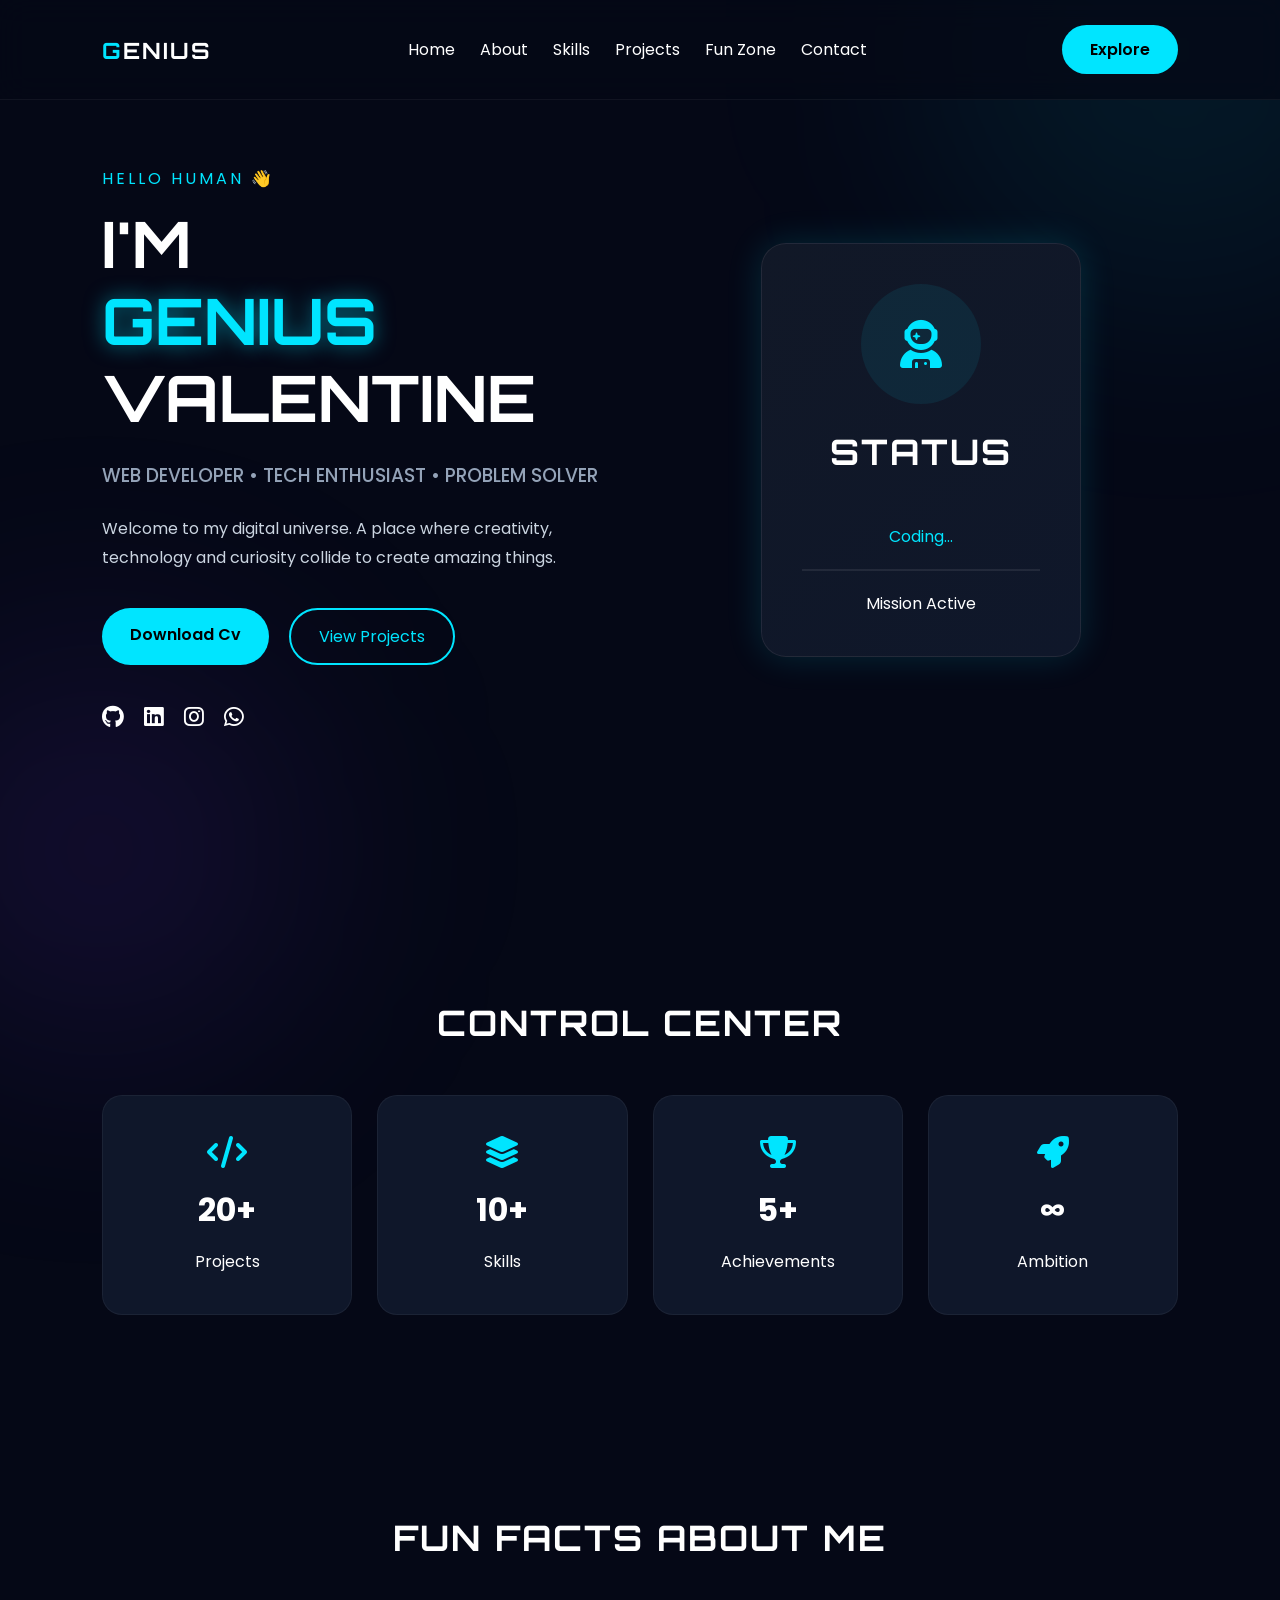
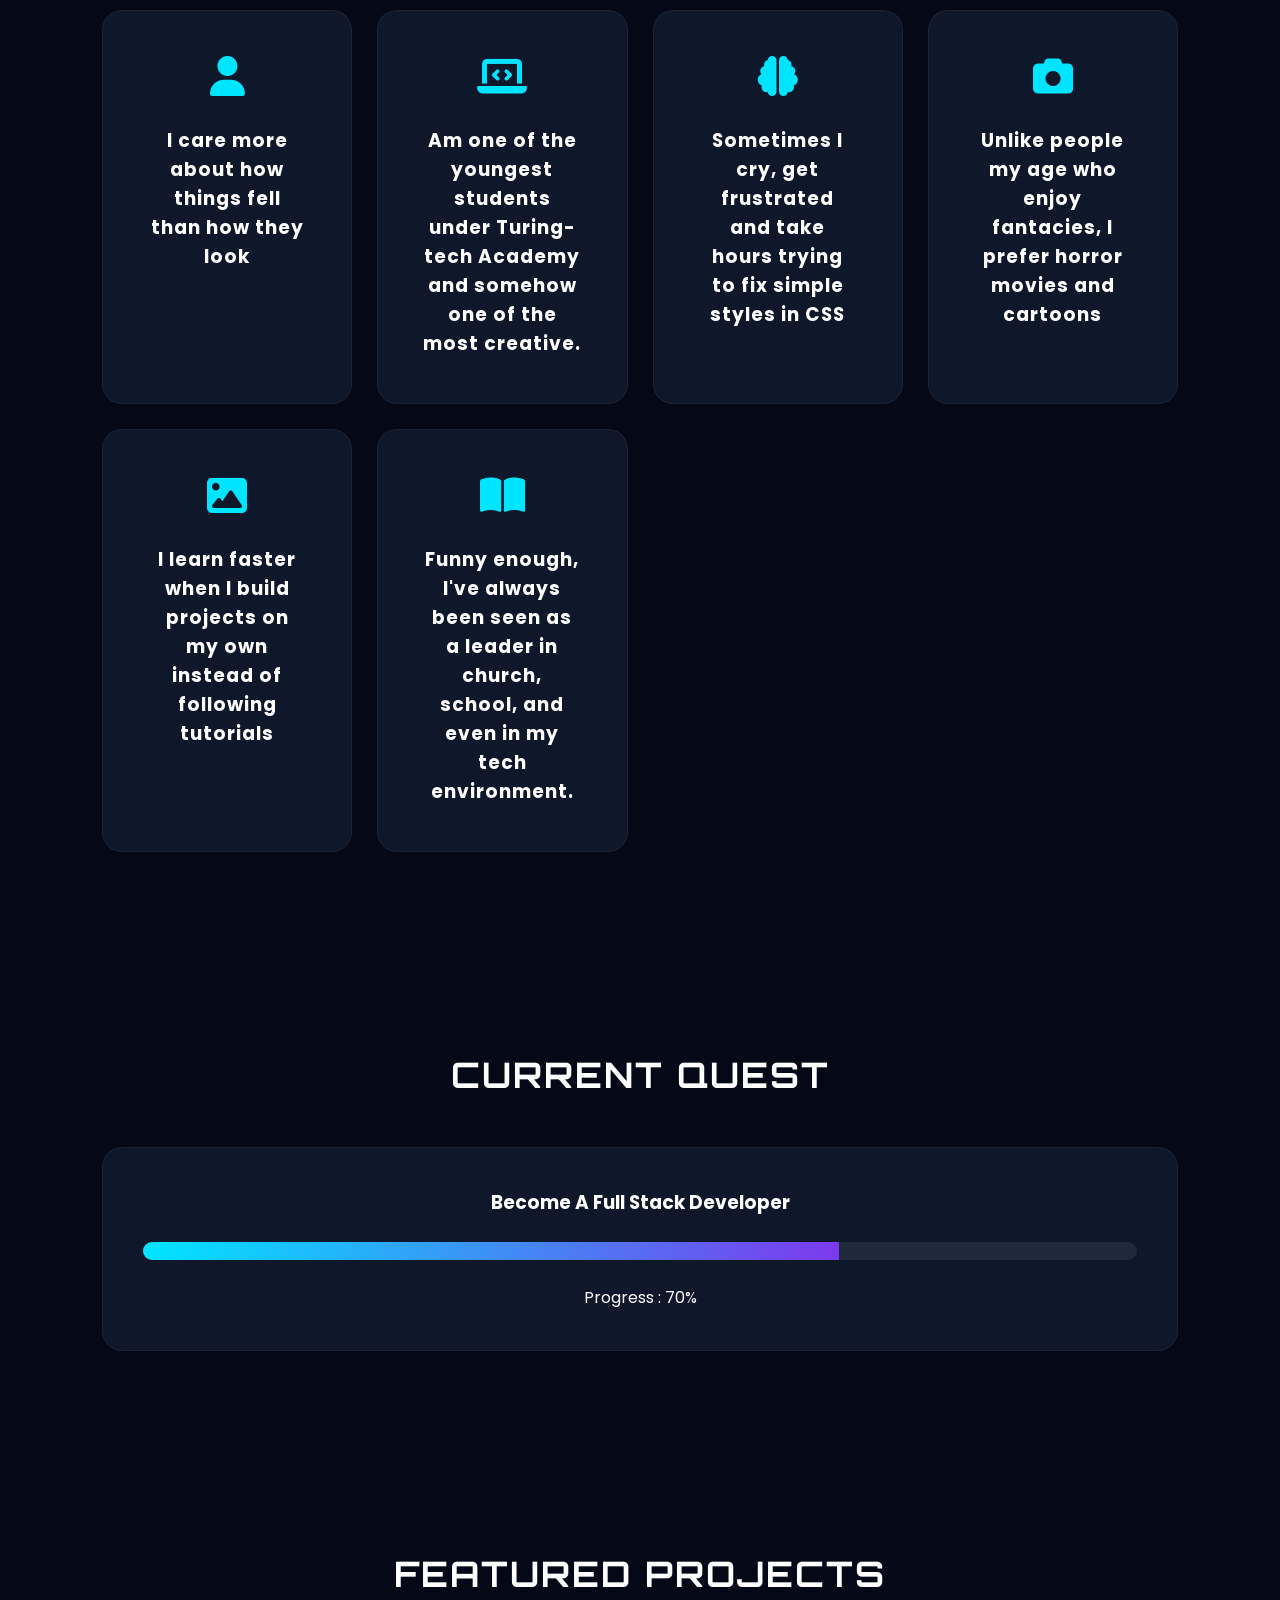
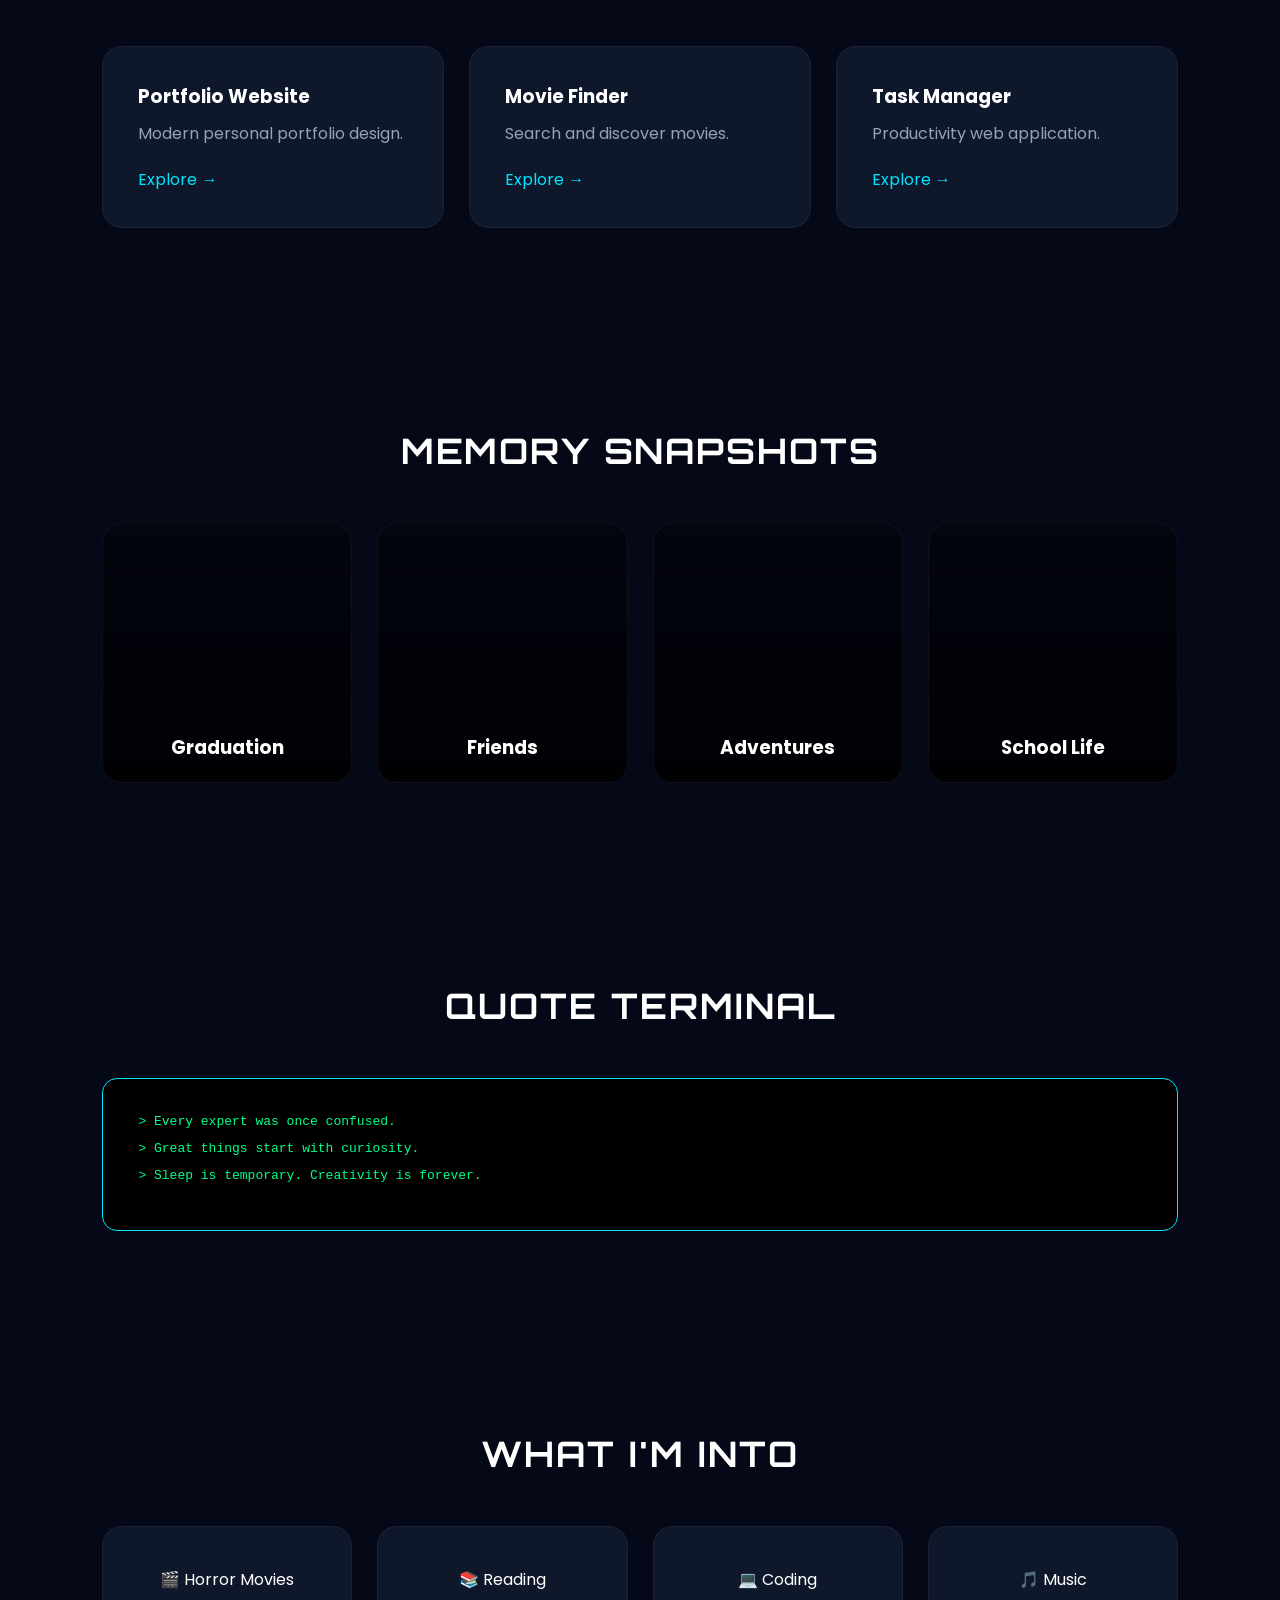
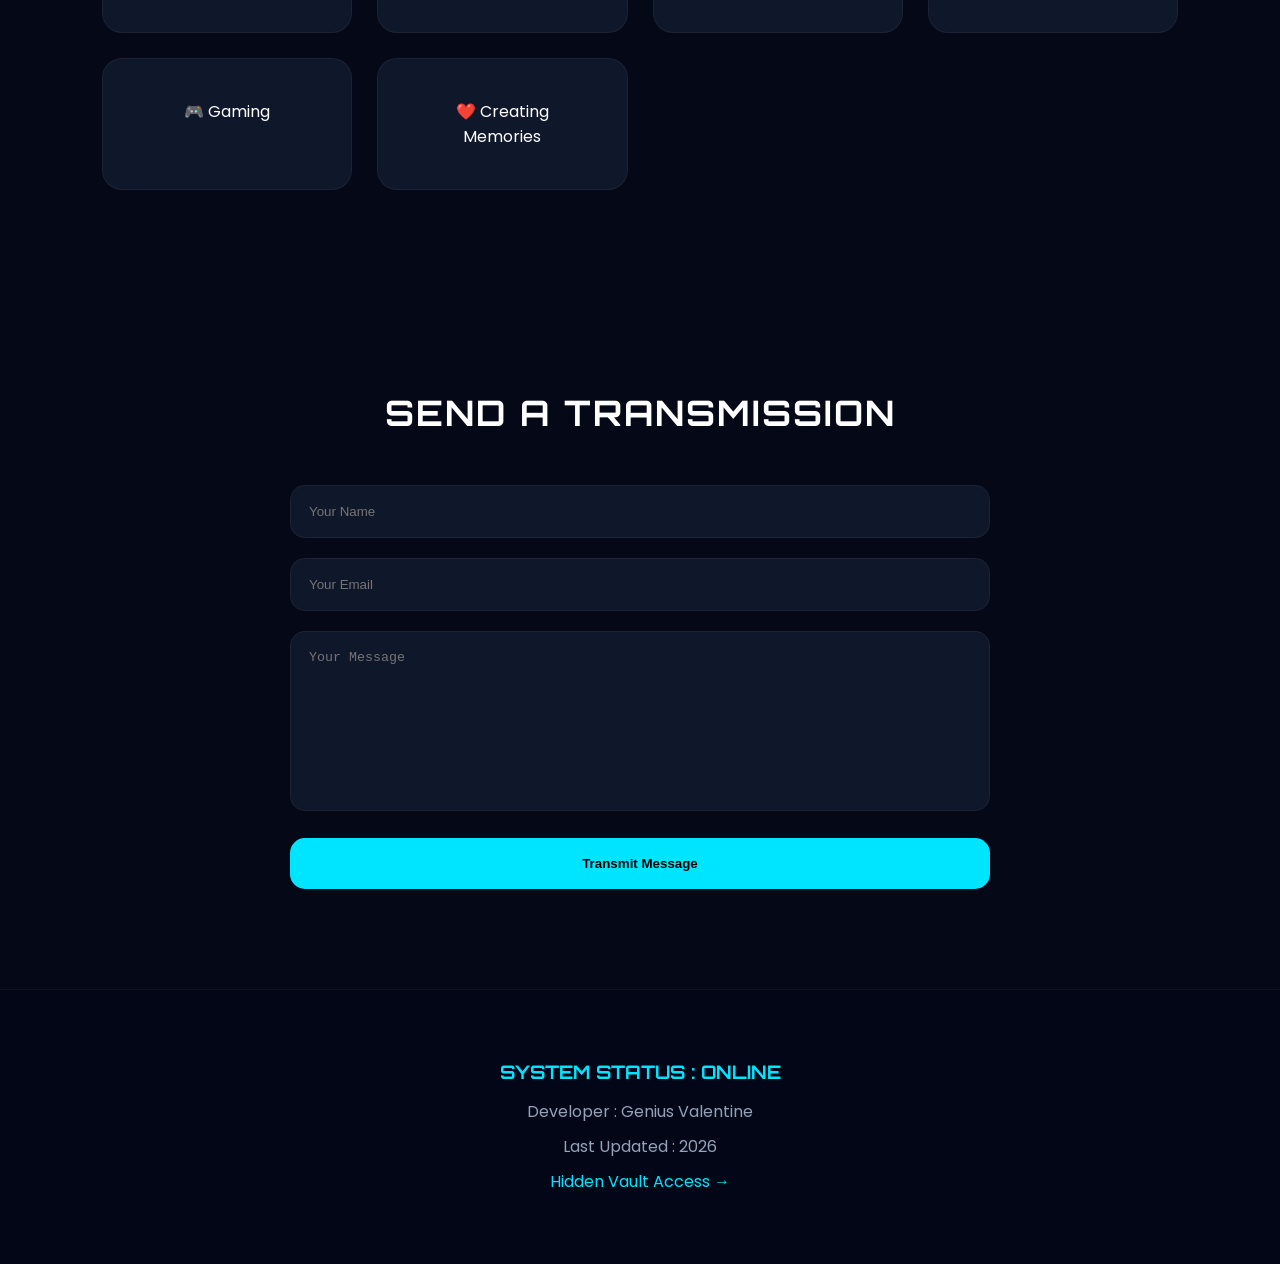
==== index.html @ 1f1c55d4 "first commit" ====
<!DOCTYPE html>
<html lang="en">
<head>
    <meta charset="UTF-8">
    <meta name="viewport" content="width=device-width, initial-scale=1.0">
    <title>Genius Valentine | Portfolio</title>

    <!-- Google Fonts -->
    <link rel="preconnect" href="https://fonts.googleapis.com">
    <link rel="preconnect" href="https://fonts.gstatic.com" crossorigin>

    <link href="https://fonts.googleapis.com/css2?family=Orbitron:wght@400;500;600;700;800&family=Poppins:wght@300;400;500;600;700&display=swap" rel="stylesheet">

    <!-- Font Awesome -->
    <link rel="stylesheet"
    href="https://cdnjs.cloudflare.com/ajax/libs/font-awesome/6.6.0/css/all.min.css">

    <link rel="stylesheet" href="./css/index.css">
</head>
<body>

    <!-- NAVBAR -->

    <header>
        <div class="logo">
            <span>G</span>ENIUS
        </div>

        <nav>
            <a href="#">Home</a>
            <a href="./html/about.html">About</a>
            <a href="./html/skills.html">Skills</a>
            <a href="./html/projects.html">Projects</a>
            <a href="./html/funzone.html">Fun Zone</a>
            <a href="./html/contact.html">Contact</a>
        </nav>

        <a href="#" class="nav-btn">Explore</a>
    </header>

    <!-- HERO SECTION -->

    <section class="hero">

        <div class="hero-text">

            <p class="intro">HELLO HUMAN 👋</p>

            <h1>
                I'M <br>
                <span>GENIUS</span>
                VALENTINE
            </h1>

            <h3>
                WEB DEVELOPER • TECH ENTHUSIAST • PROBLEM SOLVER
            </h3>

            <p class="hero-description">
                Welcome to my digital universe. A place where creativity,
                technology and curiosity collide to create amazing things.
            </p>

            <div class="hero-buttons">
                <a href="/assets/Valentine-CV.pdf" class="btn">Download Cv</a>
                <a href="#">View Projects</a>
            </div>

            <div class="socials">
                <a href="https://github.com/valentineokedinachi-ux"><i class="fab fa-github"></i></a>
                <a href="https://www.linkedin.com/in/okedinachi-valentine-2b42643aa?utm_source=share_via&utm_content=profile&utm_medium=member_android"><i class="fab fa-linkedin"></i></a>
                <a href="https://www.instagram.com/okedinachivalentine?igsh=aHp0bjZyMmwwcHRw"><i class="fab fa-instagram"></i></a>
                <a href="https://wa.me/2348069160477"><i class="fa-brands fa-whatsapp"></i></a>
            </div>

        </div>

        <div class="hero-card">

            <div class="profile-card">

                <div class="profile-image">
                    <i class="fa-solid fa-user-astronaut"></i>
                </div>

                <h2>STATUS</h2>

                <p>Coding...</p>

                <div class="card-line"></div>

                <span>Mission Active</span>

            </div>

        </div>

    </section>



    <section class="mobile-nav-section">

    <h2>Quick Navigation</h2>
    <p>Jump to any section of the portfolio</p>

    <div class="mobile-nav-grid">

        <a href="./index.html" class="nav-box">
            <i class="fa-solid fa-house"></i>
            <span>Home</span>
        </a>

        <a href="./html/about.html" class="nav-box">
            <i class="fa-solid fa-user"></i>
            <span>About</span>
        </a>

        <a href="./html/skills.html" class="nav-box">
            <i class="fa-solid fa-code"></i>
            <span>Skills</span>
        </a>

        <a href="./html/projects.html" class="nav-box">
            <i class="fa-solid fa-folder"></i>
            <span>Projects</span>
        </a>

        <a href="./html/funzone.html" class="nav-box">
            <i class="fa-solid fa-gamepad"></i>
            <span>Fun</span>
        </a>

        <a href="./html/contact.html" class="nav-box">
            <i class="fa-solid fa-envelope"></i>
            <span>Contact</span>
        </a>

    </div>

</section>

    <!-- CONTROL CENTER -->

    <section class="control-center">

        <h2>CONTROL CENTER</h2>

        <div class="dashboard">

            <div class="dash-card">
                <i class="fa-solid fa-code"></i>
                <h3>20+</h3>
                <p>Projects</p>
            </div>

            <div class="dash-card">
                <i class="fa-solid fa-layer-group"></i>
                <h3>10+</h3>
                <p>Skills</p>
            </div>

            <div class="dash-card">
                <i class="fa-solid fa-trophy"></i>
                <h3>5+</h3>
                <p>Achievements</p>
            </div>

            <div class="dash-card">
                <i class="fa-solid fa-rocket"></i>
                <h3>∞</h3>
                <p>Ambition</p>
            </div>

        </div>

    </section>

    <!-- CHOOSE YOUR PATH -->

    <section class="path-section">

        <h2>FUN FACTS ABOUT ME</h2>

        <div class="path-grid">

            <div class="path-card">
                <i class="fa-solid fa-user"></i>
                <h3>I care more about how things fell than how they look</h3>
            </div>

            <div class="path-card">
                <i class="fa-solid fa-laptop-code"></i>
                <h3>Am one of the youngest students under Turing-tech Academy and somehow one of the most creative.</h3>
            </div>

            <div class="path-card">
                <i class="fa-solid fa-brain"></i>
                <h3>Sometimes I cry, get frustrated and take hours trying to fix simple styles in CSS</h3>
            </div>

            <div class="path-card">
                <i class="fa-solid fa-camera"></i>
                <h3>Unlike people my age who enjoy fantacies, I prefer horror movies and cartoons</h3>
            </div>

            <div class="path-card">
                <i class="fa-solid fa-image"></i>
                <h3>I learn faster when I build projects on my own instead of following tutorials</h3>
            </div>

            <div class="path-card">
                <i class="fa-solid fa-book-open"></i>
                <h3>Funny enough, I've always been seen as a leader in church, school, and even in my tech environment.</h3>
            </div>

        </div>

    </section>

    <!-- CURRENT QUEST -->

    <section class="quest">

        <h2>CURRENT QUEST</h2>

        <div class="quest-box">

            <h3>Become A Full Stack Developer</h3>

            <div class="progress">
                <div class="progress-bar"></div>
            </div>

            <p>Progress : 70%</p>

        </div>

    </section>

    <!-- PROJECT SHOWCASE -->

    <section class="projects">

        <h2>FEATURED PROJECTS</h2>

        <div class="project-grid">

            <div class="project-card">
                <h3>Portfolio Website</h3>
                <p>Modern personal portfolio design.</p>
                <a href="#">Explore →</a>
            </div>

            <div class="project-card">
                <h3>Movie Finder</h3>
                <p>Search and discover movies.</p>
                <a href="#">Explore →</a>
            </div>

            <div class="project-card">
                <h3>Task Manager</h3>
                <p>Productivity web application.</p>
                <a href="#">Explore →</a>
            </div>

        </div>

    </section>

    <!-- MEMORY SNAPSHOTS -->

    <section class="memories">

        <h2>MEMORY SNAPSHOTS</h2>

        <div class="memory-grid">

            <div class="memory-card">
                <h3>Graduation</h3>
            </div>

            <div class="memory-card">
                <h3>Friends</h3>
            </div>

            <div class="memory-card">
                <h3>Adventures</h3>
            </div>

            <div class="memory-card">
                <h3>School Life</h3>
            </div>

        </div>

    </section>

    <!-- QUOTE TERMINAL -->

    <section class="terminal">

        <h2>QUOTE TERMINAL</h2>

        <div class="terminal-box">

            <p>> Every expert was once confused.</p>

            <p>> Great things start with curiosity.</p>

            <p>> Sleep is temporary. Creativity is forever.</p>

        </div>

    </section>

    <!-- INTERESTS -->

    <section class="interests">

        <h2>WHAT I'M INTO</h2>

        <div class="interest-grid">

            <div class="interest-card">
                🎬 Horror Movies
            </div>

            <div class="interest-card">
                📚 Reading
            </div>

            <div class="interest-card">
                💻 Coding
            </div>

            <div class="interest-card">
                🎵 Music
            </div>

            <div class="interest-card">
                🎮 Gaming
            </div>

            <div class="interest-card">
                ❤️ Creating Memories
            </div>

        </div>

    </section>

    <!-- CONTACT -->

    <section class="contact">

        <h2>SEND A TRANSMISSION</h2>

        <form>

            <input type="text" placeholder="Your Name">

            <input type="email" placeholder="Your Email">

            <textarea placeholder="Your Message"></textarea>

            <button type="submit">
                Transmit Message
            </button>

        </form>

    </section>

    <!-- FOOTER -->

    <footer>

        <h3>SYSTEM STATUS : ONLINE</h3>

        <p>Developer : Genius Valentine</p>

        <p>Last Updated : 2026</p>

        <a href="#">Hidden Vault Access →</a>

    </footer>

</body>
</html>
---- css/index.css ----
/* ==========================
   RESET
========================== */

*{
    margin:0;
    padding:0;
    box-sizing:border-box;
    text-decoration:none;
}

html{
    scroll-behavior:smooth;
}

body{
    font-family:'Poppins',sans-serif;
    background:#050816;
    color:#fff;
    overflow-x:hidden;
}

/* ==========================
   VARIABLES
========================== */

:root{
    --bg:#050816;
    --card:#0f172a;
    --card2:#111827;
    --primary:#00e5ff;
    --secondary:#7c3aed;
    --text:#f8fafc;
    --muted:#94a3b8;
}

/* ==========================
   SCROLLBAR
========================== */

::-webkit-scrollbar{
    width:8px;
}

::-webkit-scrollbar-track{
    background:#050816;
}

::-webkit-scrollbar-thumb{
    background:var(--primary);
    border-radius:20px;
}

/* ==========================
   BODY BACKGROUND
========================== */

body::before{
    content:"";
    position:fixed;
    width:500px;
    height:500px;
    background:rgba(0,229,255,.08);
    border-radius:50%;
    top:-200px;
    right:-150px;
    filter:blur(120px);
    z-index:-1;
}

body::after{
    content:"";
    position:fixed;
    width:400px;
    height:400px;
    background:rgba(124,58,237,.12);
    border-radius:50%;
    bottom:-150px;
    left:-100px;
    filter:blur(120px);
    z-index:-1;
}

/* ==========================
   HEADER
========================== */

header{
    width:100%;
    display:flex;
    justify-content:space-between;
    align-items:center;
    padding:25px 8%;
    position:fixed;
    top:0;
    left:0;
    z-index:1000;
    backdrop-filter:blur(15px);
    background:rgba(5,8,22,.75);
    border-bottom:1px solid rgba(255,255,255,.05);
}

.logo{
    font-family:'Orbitron',sans-serif;
    font-size:1.4rem;
    font-weight:700;
    letter-spacing:2px;
}

.logo span{
    color:var(--primary);
}

nav{
    display:flex;
    gap:25px;
}

nav a{
    color:white;
    transition:.3s;
    position:relative;
}

nav a::after{
    content:"";
    position:absolute;
    width:0%;
    height:2px;
    background:var(--primary);
    left:0;
    bottom:-5px;
    transition:.3s;
}

nav a:hover::after{
    width:100%;
}

nav a:hover{
    color:var(--primary);
}

.nav-btn{
    padding:12px 28px;
    border-radius:30px;
    background:var(--primary);
    color:black;
    font-weight:600;
    transition:.4s;
}

.nav-btn:hover{
    transform:translateY(-4px);
    box-shadow:0 0 25px var(--primary);
}

/* ==========================
   HERO
========================== */

.hero{
    min-height:100vh;
    display:flex;
    justify-content:space-between;
    align-items:center;
    gap:50px;
    padding:120px 8%;
}

.hero-text{
    flex:1;
}

.intro{
    color:var(--primary);
    letter-spacing:3px;
    margin-bottom:15px;
}

.hero-text h1{
    font-family:'Orbitron',sans-serif;
    font-size:4rem;
    line-height:1.2;
}

.hero-text h1 span{
    color:var(--primary);
    text-shadow:0 0 20px rgba(0,229,255,.5);
}

.hero-text h3{
    color:var(--muted);
    margin:25px 0;
    font-weight:500;
}

.hero-description{
    color:#cbd5e1;
    line-height:1.8;
    max-width:600px;
}

.hero-buttons{
    display:flex;
    gap:20px;
    margin-top:35px;
}

.hero-buttons a{
    padding:14px 28px;
    border-radius:30px;
    transition:.4s;
}

.hero-buttons a:first-child{
    background:var(--primary);
    color:black;
    font-weight:600;
}

.hero-buttons a:last-child{
    border:2px solid var(--primary);
    color:var(--primary);
}

.hero-buttons a:hover{
    transform:translateY(-5px);
}


/* ==========================
   MOBILE NAV SECTION (NO JS)
========================== */

.mobile-nav-section{
    display:none;
    padding:60px 8%;
    text-align:center;
}

.mobile-nav-section h2{
    font-family:'Orbitron', sans-serif;
    color:#00e5ff;
    margin-bottom:8px;
}

.mobile-nav-section p{
    color:#94a3b8;
    margin-bottom:25px;
}

/* GRID */
.mobile-nav-grid{
    display:grid;
    grid-template-columns:repeat(2, 1fr);
    gap:15px;
}

/* NAV BOX */
.nav-box{
    background:#0f172a;
    border:1px solid rgba(255,255,255,0.06);
    padding:20px;
    border-radius:14px;
    text-decoration:none;
    color:#94a3b8;
    display:flex;
    flex-direction:column;
    align-items:center;
    gap:10px;
    transition:0.3s;
}

.nav-box i{
    font-size:1.5rem;
    color:#00e5ff;
}

.nav-box span{
    font-size:0.9rem;
}

/* hover */
.nav-box:hover{
    transform:translateY(-6px);
    border-color:#00e5ff;
    color:white;
}

/* ==========================
   ONLY SHOW ON MOBILE
========================== */

@media(max-width:900px){
    .mobile-nav-section{
        display:block;
    }
}

.socials{
    display:flex;
    gap:20px;
    margin-top:35px;
}

.socials a{
    color:white;
    font-size:1.4rem;
    transition:.3s;
}

.socials a:hover{
    color:var(--primary);
    transform:translateY(-5px);
}

/* ==========================
   PROFILE CARD
========================== */

.hero-card{
    flex:1;
    display:flex;
    justify-content:center;
}

.profile-card{
    width:320px;
    padding:40px;
    border-radius:25px;
    background:linear-gradient(
    145deg,
    #111827,
    #0f172a
    );
    border:1px solid rgba(255,255,255,.08);
    text-align:center;
    box-shadow:0 0 35px rgba(0,229,255,.15);
}

.profile-image{
    width:120px;
    height:120px;
    margin:auto;
    border-radius:50%;
    display:flex;
    justify-content:center;
    align-items:center;
    background:rgba(0,229,255,.08);
    font-size:3rem;
    color:var(--primary);
}

.profile-card h2{
    margin-top:25px;
}

.profile-card p{
    margin-top:10px;
    color:var(--primary);
}

.card-line{
    width:100%;
    height:2px;
    background:rgba(255,255,255,.08);
    margin:20px 0;
}





/* ==========================
   GENERAL SECTIONS
========================== */

section{
    padding:100px 8%;
}

section h2{
    text-align:center;
    font-family:'Orbitron',sans-serif;
    font-size:2.2rem;
    margin-bottom:50px;
    letter-spacing:2px;
}

/* ==========================
   CONTROL CENTER (DASHBOARD)
========================== */

.dashboard{
    display:grid;
    grid-template-columns:repeat(auto-fit,minmax(220px,1fr));
    gap:25px;
}

.dash-card{
    background:var(--card);
    padding:40px;
    border-radius:20px;
    text-align:center;
    transition:.4s;
    border:1px solid rgba(255,255,255,.05);
}

.dash-card i{
    font-size:2rem;
    color:var(--primary);
}

.dash-card h3{
    margin:15px 0;
    font-size:2rem;
}

.dash-card:hover{
    transform:translateY(-10px);
    box-shadow:0 0 25px rgba(0,229,255,.2);
}

/* ==========================
   CHOOSE YOUR PATH
========================== */

.path-grid{
    display:grid;
    grid-template-columns:repeat(auto-fit,minmax(240px,1fr));
    gap:25px;
}

.path-card{
    background:var(--card);
    padding:45px;
    text-align:center;
    border-radius:20px;
    transition:.4s;
    cursor:pointer;
    border:1px solid rgba(255,255,255,.05);
}

.path-card i{
    font-size:2.5rem;
    color:var(--primary);
    margin-bottom:15px;
}

.path-card h3{
    margin-top:15px;
    letter-spacing:1px;
}

.path-card:hover{
    transform:translateY(-10px);
    background:rgba(124,58,237,.2);
    box-shadow:0 0 30px rgba(124,58,237,.25);
}

/* ==========================
   CURRENT QUEST
========================== */

.quest-box{
    background:var(--card);
    padding:40px;
    border-radius:20px;
    text-align:center;
    border:1px solid rgba(255,255,255,.05);
}

.progress{
    width:100%;
    height:18px;
    background:#1e293b;
    border-radius:20px;
    margin:25px 0;
    overflow:hidden;
}

.progress-bar{
    width:70%;
    height:100%;
    background:linear-gradient(90deg,var(--primary),var(--secondary));
}

/* ==========================
   PROJECTS
========================== */

.project-grid{
    display:grid;
    grid-template-columns:repeat(auto-fit,minmax(280px,1fr));
    gap:25px;
}

.project-card{
    background:var(--card);
    padding:35px;
    border-radius:20px;
    transition:.4s;
    border:1px solid rgba(255,255,255,.05);
}

.project-card:hover{
    transform:translateY(-10px);
    box-shadow:0 0 25px rgba(0,229,255,.12);
}

.project-card h3{
    margin-bottom:10px;
}

.project-card p{
    color:var(--muted);
    line-height:1.6;
}

.project-card a{
    display:inline-block;
    margin-top:20px;
    color:var(--primary);
}

/* ==========================
   MEMORY SNAPSHOTS
========================== */

.memory-grid{
    display:grid;
    grid-template-columns:repeat(auto-fit,minmax(250px,1fr));
    gap:25px;
}

.memory-card{
    height:260px;
    border-radius:20px;
    background:linear-gradient(rgba(0,0,0,.3),rgba(0,0,0,.8)),
    url("https://picsum.photos/400");
    background-size:cover;
    background-position:center;
    display:flex;
    align-items:end;
    justify-content:center;
    padding-bottom:20px;
    transition:.4s;
    border:1px solid rgba(255,255,255,.05);
}

.memory-card:hover{
    transform:scale(1.04);
}

/* ==========================
   TERMINAL
========================== */

.terminal-box{
    background:#000;
    border:1px solid var(--primary);
    padding:35px;
    border-radius:15px;
    font-family:monospace;
}

.terminal-box p{
    color:#00ff88;
    margin-bottom:12px;
}

/* ==========================
   INTERESTS
========================== */

.interest-grid{
    display:grid;
    grid-template-columns:repeat(auto-fit,minmax(220px,1fr));
    gap:25px;
}

.interest-card{
    background:var(--card);
    padding:40px;
    border-radius:20px;
    text-align:center;
    transition:.4s;
    border:1px solid rgba(255,255,255,.05);
}

.interest-card:hover{
    transform:translateY(-10px);
    background:rgba(0,229,255,.08);
}

/* ==========================
   CONTACT
========================== */

form{
    max-width:700px;
    margin:auto;
}

input, textarea{
    width:100%;
    padding:18px;
    margin-bottom:20px;
    border:none;
    outline:none;
    border-radius:15px;
    background:var(--card);
    color:white;
    border:1px solid rgba(255,255,255,.05);
}

textarea{
    min-height:180px;
    resize:none;
}

button{
    width:100%;
    padding:18px;
    border:none;
    border-radius:15px;
    background:var(--primary);
    color:black;
    font-weight:700;
    cursor:pointer;
    transition:.3s;
}

button:hover{
    box-shadow:0 0 25px var(--primary);
    transform:translateY(-3px);
}

/* ==========================
   FOOTER
========================== */

footer{
    text-align:center;
    padding:70px 20px;
    background:#020617;
    border-top:1px solid rgba(255,255,255,.05);
}

footer h3{
    color:var(--primary);
    margin-bottom:15px;
    font-family:'Orbitron',sans-serif;
}

footer p{
    color:var(--muted);
    margin-bottom:10px;
}

footer a{
    color:var(--primary);
}

/* ==========================
   RESPONSIVE DESIGN
========================== */

@media (max-width:900px){

    nav{
        display:none;
    }

    .hero{
        flex-direction:column;
        text-align:center;
    }

    .hero-text h1{
        font-size:3rem;
    }

    .hero-buttons{
        justify-content:center;
    }

    .socials{
        justify-content:center;
    }

    .profile-card{
        margin-top:40px;
    }
}

@media (max-width:500px){

    .hero-text h1{
        font-size:2.3rem;
    }

    section h2{
        font-size:1.6rem;
    }
}
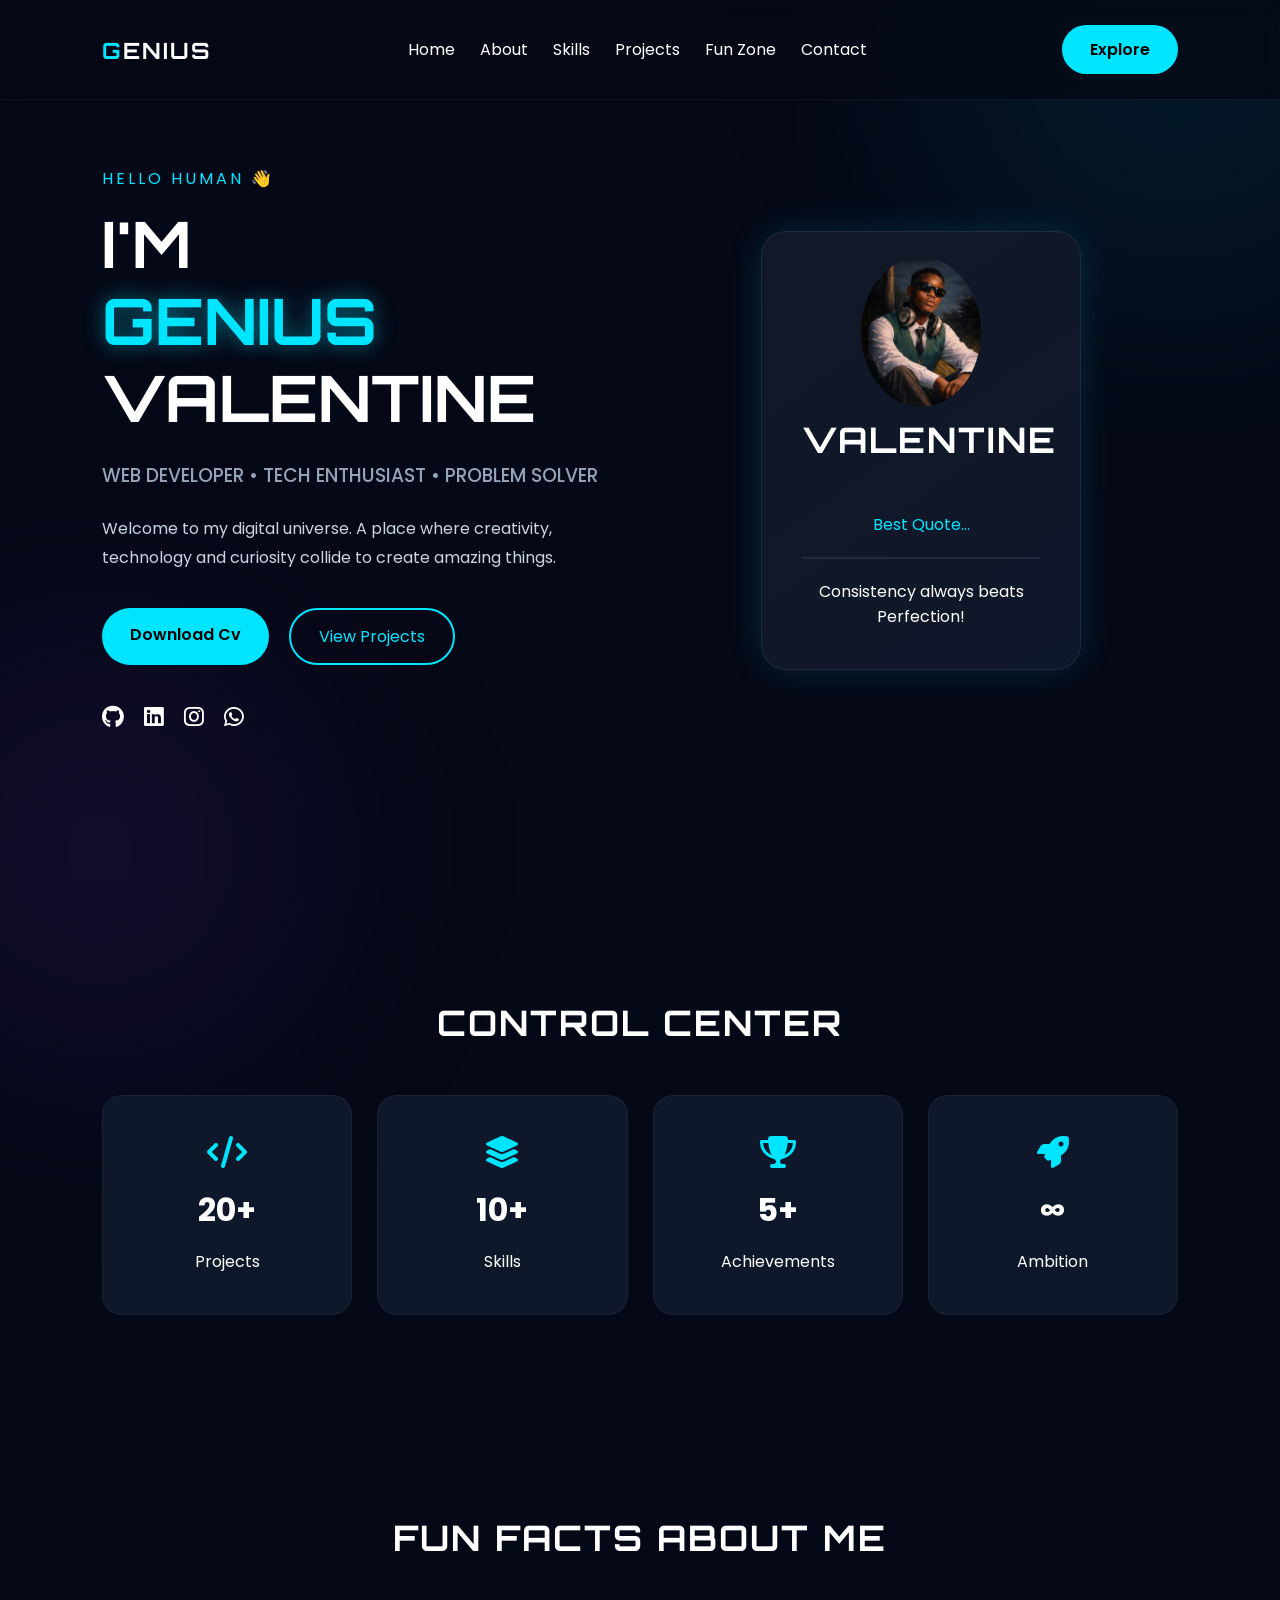
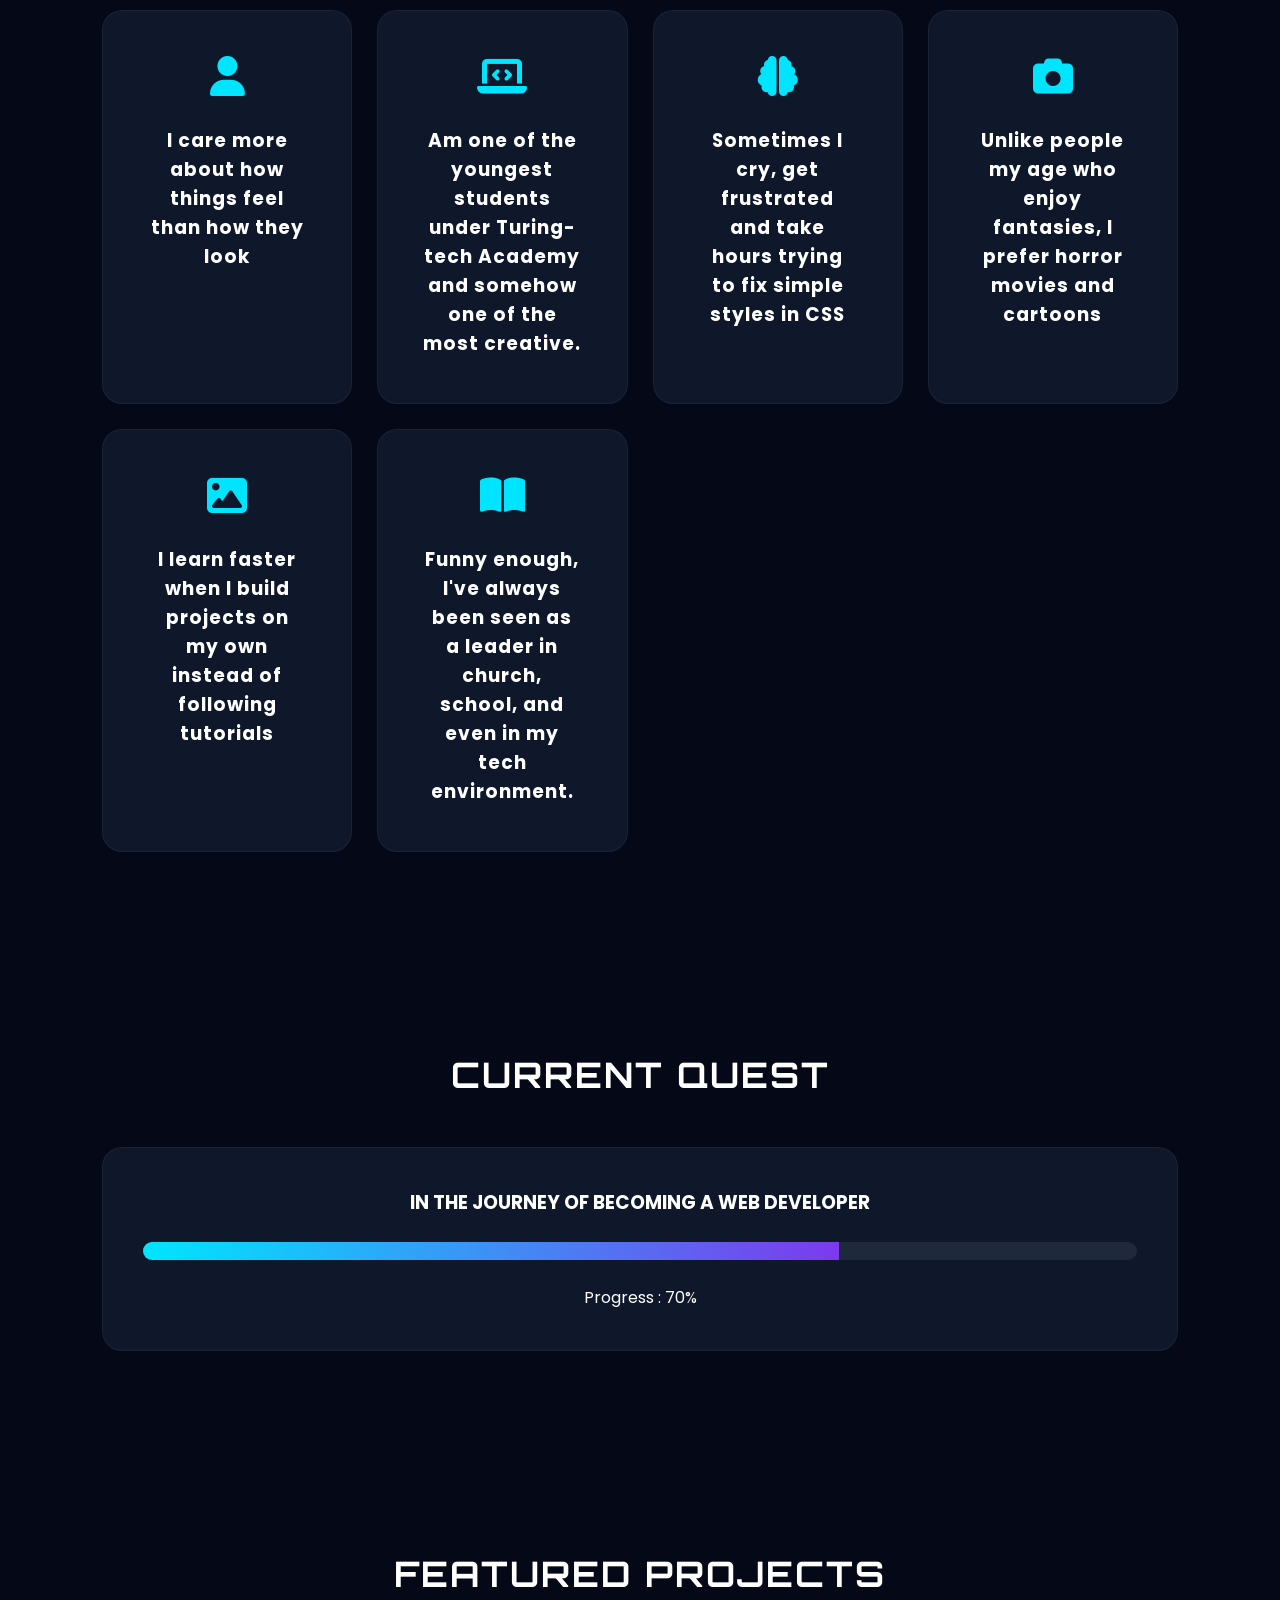
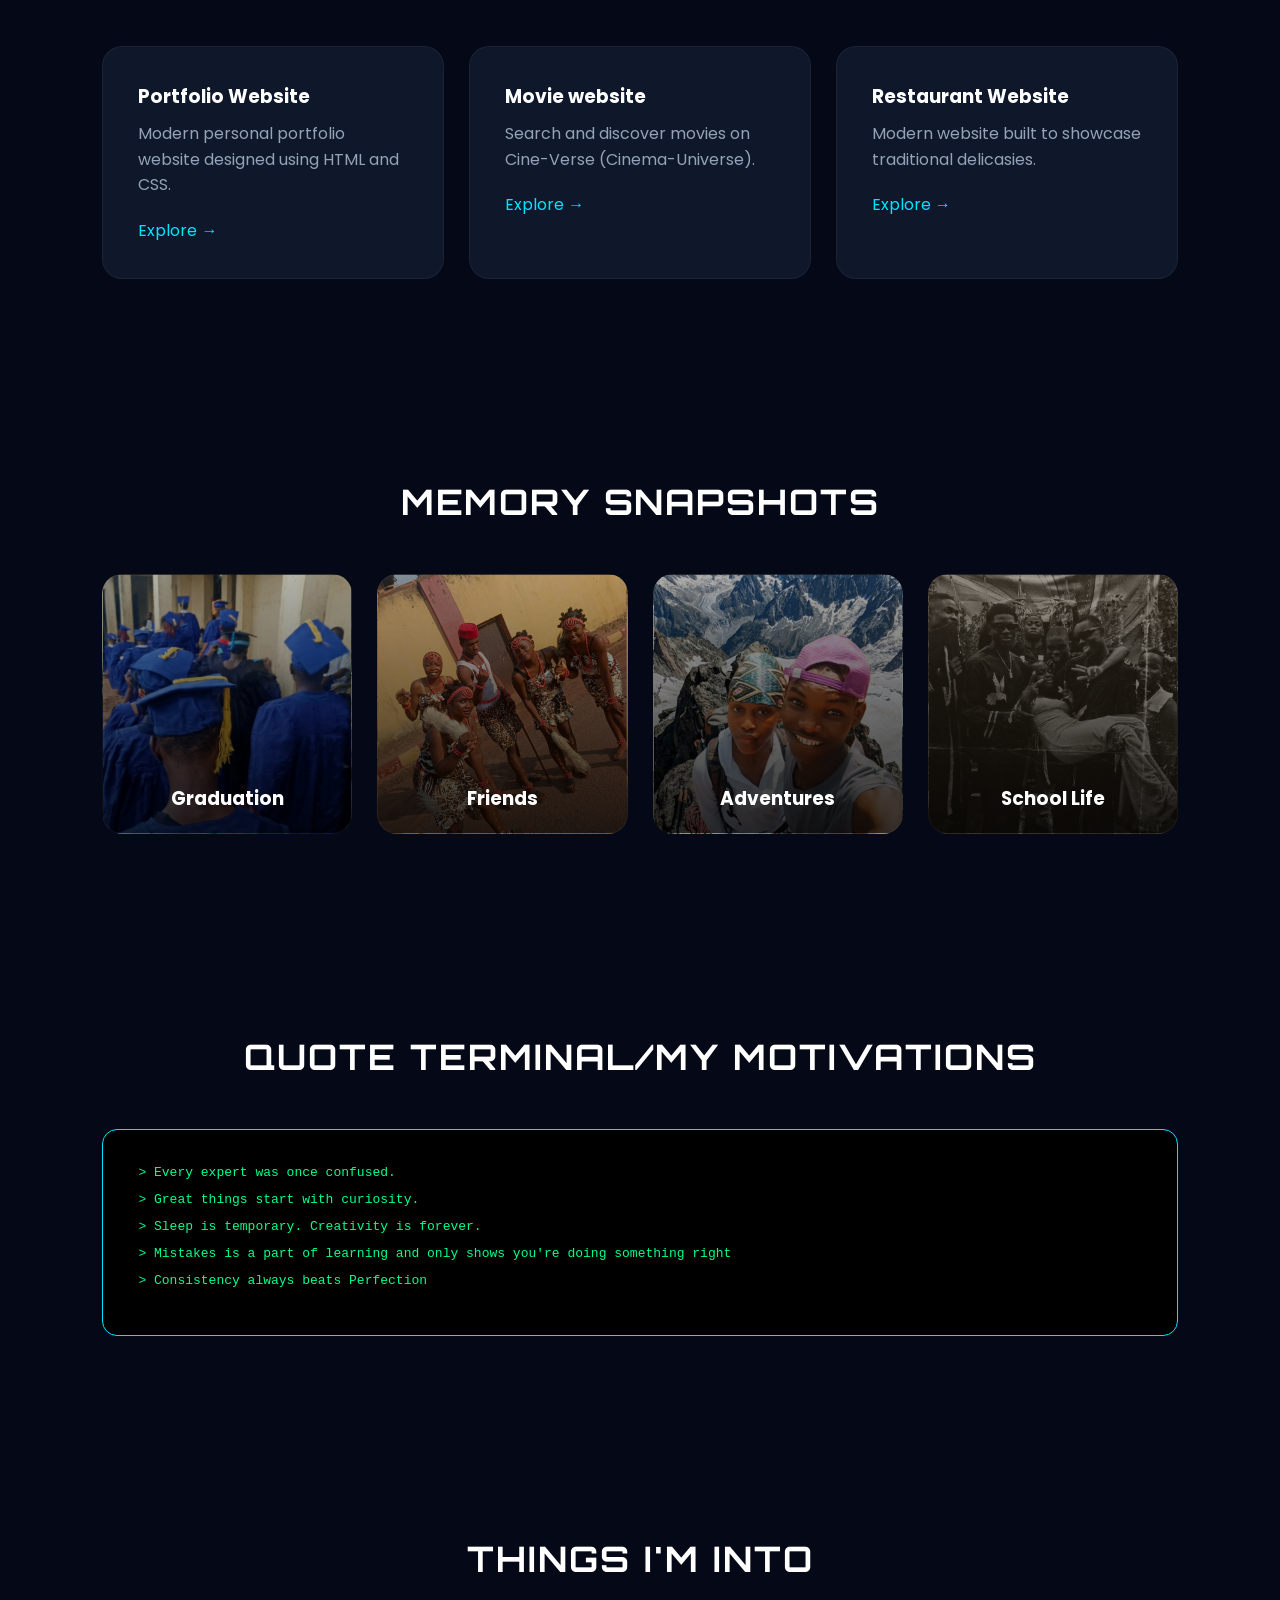
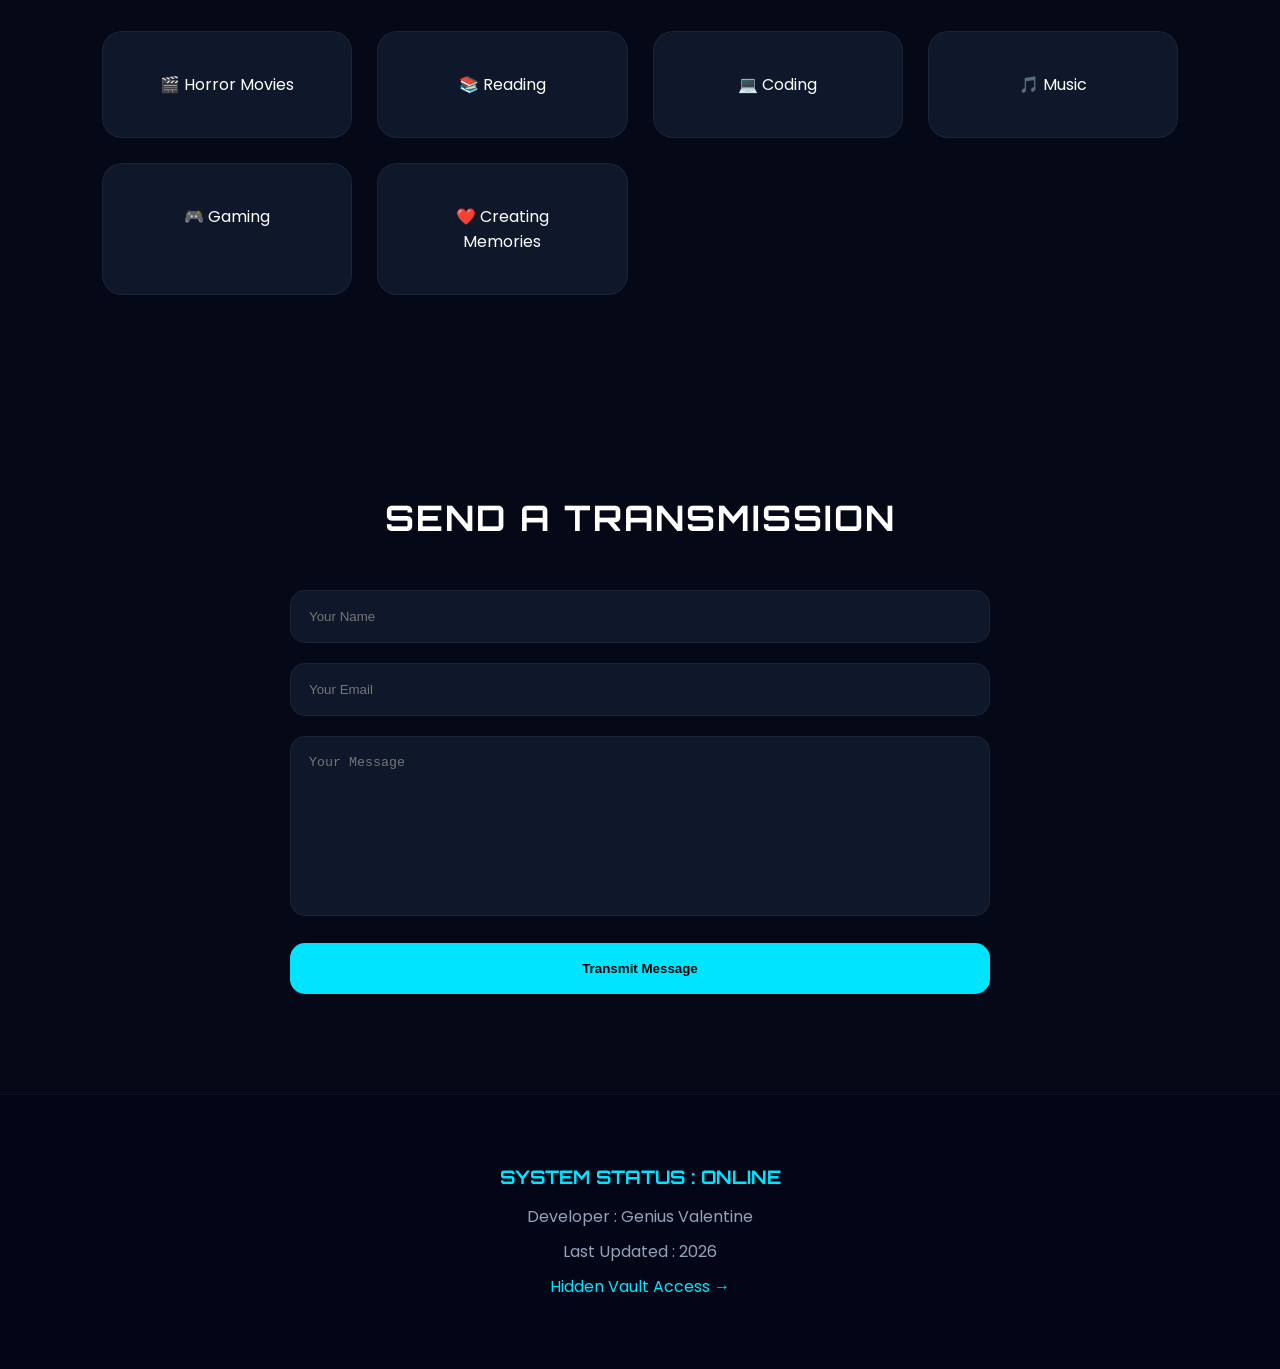
==== commit f059a06b: "coded everything" ====
--- a/index.html
+++ b/index.html
@@ -62,8 +62,8 @@
             </p>
 
             <div class="hero-buttons">
-                <a href="/assets/Valentine-CV.pdf" class="btn">Download Cv</a>
-                <a href="#">View Projects</a>
+                <a href="./assets/Valentine-CV.pdf" class="btn">Download Cv</a>
+                <a href="./html/projects.html">View Projects</a>
             </div>
 
             <div class="socials">
@@ -80,16 +80,16 @@
             <div class="profile-card">
 
                 <div class="profile-image">
-                    <i class="fa-solid fa-user-astronaut"></i>
+                    <img src="./images/My Image for personal project.png" alt="">
                 </div>
 
-                <h2>STATUS</h2>
-
-                <p>Coding...</p>
+                <h2>VALENTINE</h2>
+
+                <p>Best Quote...</p>
 
                 <div class="card-line"></div>
 
-                <span>Mission Active</span>
+                <span>Consistency always beats Perfection!</span>
 
             </div>
 
@@ -186,7 +186,7 @@
 
             <div class="path-card">
                 <i class="fa-solid fa-user"></i>
-                <h3>I care more about how things fell than how they look</h3>
+                <h3>I care more about how things feel than how they look</h3>
             </div>
 
             <div class="path-card">
@@ -201,7 +201,7 @@
 
             <div class="path-card">
                 <i class="fa-solid fa-camera"></i>
-                <h3>Unlike people my age who enjoy fantacies, I prefer horror movies and cartoons</h3>
+                <h3>Unlike people my age who enjoy fantasies, I prefer horror movies and cartoons</h3>
             </div>
 
             <div class="path-card">
@@ -226,7 +226,7 @@
 
         <div class="quest-box">
 
-            <h3>Become A Full Stack Developer</h3>
+            <h3>IN THE JOURNEY OF BECOMING A WEB DEVELOPER</h3>
 
             <div class="progress">
                 <div class="progress-bar"></div>
@@ -248,20 +248,20 @@
 
             <div class="project-card">
                 <h3>Portfolio Website</h3>
-                <p>Modern personal portfolio design.</p>
-                <a href="#">Explore →</a>
+                <p>Modern personal portfolio website designed using HTML and CSS.</p>
+                <a href="https://valentineokedinachi-ux.github.io/css-personal-project/" target="_blank">Explore →</a>
             </div>
 
             <div class="project-card">
-                <h3>Movie Finder</h3>
-                <p>Search and discover movies.</p>
-                <a href="#">Explore →</a>
+                <h3>Movie website</h3>
+                <p>Search and discover movies on Cine-Verse (Cinema-Universe).</p>
+                <a href="https://valentineokedinachi-ux.github.io/cinema-universe-project/" target="_blank">Explore →</a>
             </div>
 
             <div class="project-card">
-                <h3>Task Manager</h3>
-                <p>Productivity web application.</p>
-                <a href="#">Explore →</a>
+                <h3>Restaurant Website</h3>
+                <p>Modern website built to showcase traditional delicasies.</p>
+                <a href="https://valentineokedinachi-ux.github.io/mama-put-online/" target="_blank">Explore →</a>
             </div>
 
         </div>
@@ -300,7 +300,7 @@
 
     <section class="terminal">
 
-        <h2>QUOTE TERMINAL</h2>
+        <h2>QUOTE TERMINAL/MY MOTIVATIONS</h2>
 
         <div class="terminal-box">
 
@@ -309,6 +309,10 @@
             <p>> Great things start with curiosity.</p>
 
             <p>> Sleep is temporary. Creativity is forever.</p>
+            <P>> Mistakes is a part of learning and only shows you're doing something right
+            
+                <p>> Consistency always beats Perfection</p>
+            </P>
 
         </div>
 
@@ -318,7 +322,7 @@
 
     <section class="interests">
 
-        <h2>WHAT I'M INTO</h2>
+        <h2>THINGS I'M INTO</h2>
 
         <div class="interest-grid">
 
--- a/css/index.css
+++ b/css/index.css
@@ -226,6 +226,13 @@
 
 .hero-buttons a:hover{
     transform:translateY(-5px);
+}
+
+.profile-image img{
+    width: 150px;
+    height: 150px;
+    border-radius: 50%;
+    object-fit: cover;
 }
 
 
@@ -534,11 +541,56 @@
     gap:25px;
 }
 
-.memory-card{
+.memory-card:nth-child(1){
     height:260px;
     border-radius:20px;
     background:linear-gradient(rgba(0,0,0,.3),rgba(0,0,0,.8)),
-    url("https://picsum.photos/400");
+    url("../images/grad.png");
+    background-size:cover;
+    background-position:center;
+    display:flex;
+    align-items:end;
+    justify-content:center;
+    padding-bottom:20px;
+    transition:.4s;
+    border:1px solid rgba(255,255,255,.05);
+}
+
+.memory-card:nth-child(2){
+    height:260px;
+    border-radius:20px;
+    background:linear-gradient(rgba(0,0,0,.3),rgba(0,0,0,.8)),
+    url("../images/cultural.png");
+    background-size:cover;
+    background-position:center;
+    display:flex;
+    align-items:end;
+    justify-content:center;
+    padding-bottom:20px;
+    transition:.4s;
+    border:1px solid rgba(255,255,255,.05);
+}
+
+.memory-card:nth-child(3){
+    height:260px;
+    border-radius:20px;
+    background:linear-gradient(rgba(0,0,0,.3),rgba(0,0,0,.8)),
+    url("../images/adventure.png");
+    background-size:cover;
+    background-position:center;
+    display:flex;
+    align-items:end;
+    justify-content:center;
+    padding-bottom:20px;
+    transition:.4s;
+    border:1px solid rgba(255,255,255,.05);
+}
+
+.memory-card:nth-child(4){
+    height:260px;
+    border-radius:20px;
+    background:linear-gradient(rgba(0,0,0,.3),rgba(0,0,0,.8)),
+    url("../images/school.png");
     background-size:cover;
     background-position:center;
     display:flex;
